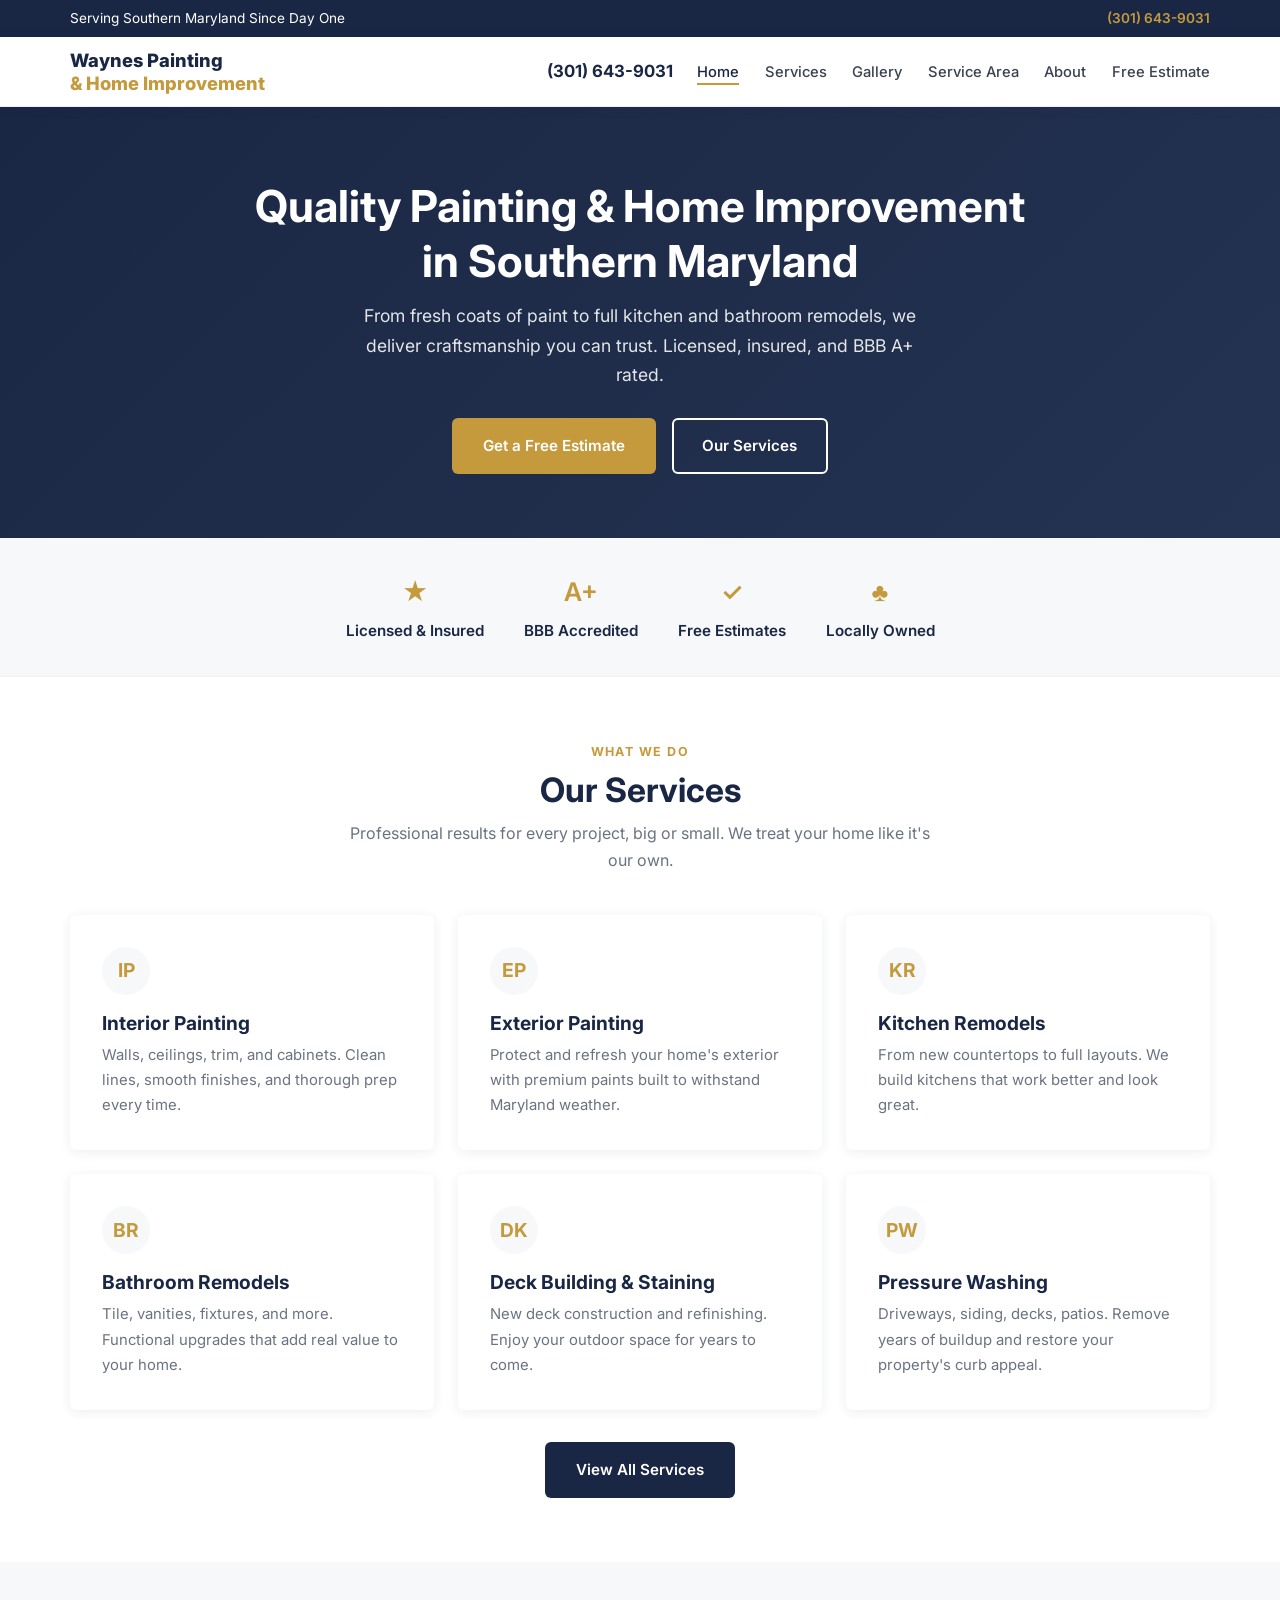
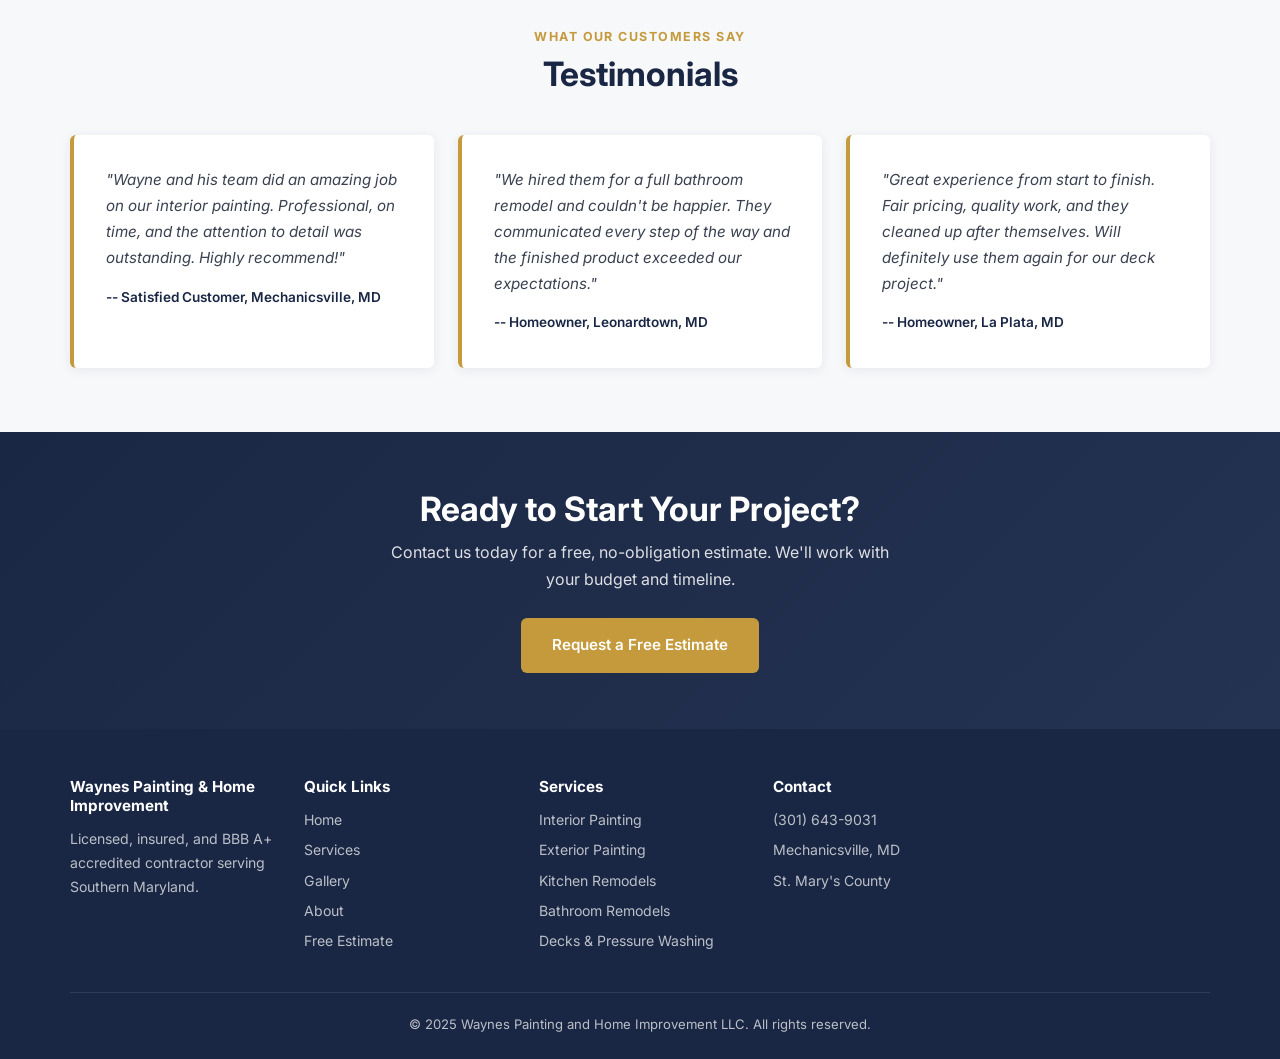
==== index.html @ 789d64f6 "Waynes Painting demo site — Build Block Agency" ====
<!DOCTYPE html>
<html lang="en">
<head>
  <meta charset="UTF-8">
  <meta name="viewport" content="width=device-width, initial-scale=1.0">
  <title>Waynes Painting and Home Improvement LLC | Mechanicsville, MD</title>
  <meta name="description" content="Licensed, insured painting and home improvement contractor in Mechanicsville, MD. Interior & exterior painting, kitchen & bathroom remodels, decks, pressure washing. BBB A+ rated. Free estimates.">
  <link rel="preconnect" href="https://fonts.googleapis.com">
  <link href="https://fonts.googleapis.com/css2?family=Inter:wght@400;500;600;700;800&display=swap" rel="stylesheet">
  <link rel="stylesheet" href="style.css">
</head>
<body>

  <!-- Top Bar -->
  <div class="top-bar">
    <div class="container">
      <span>Serving Southern Maryland Since Day One</span>
      <a href="tel:3016439031">(301) 643-9031</a>
    </div>
  </div>

  <!-- Header -->
  <header class="site-header">
    <div class="container header-inner">
      <div class="logo">Waynes Painting<br><span>& Home Improvement</span></div>
      <a href="tel:3016439031" class="header-phone">(301) 643-9031</a>
      <button class="hamburger" aria-label="Menu">
        <span></span><span></span><span></span>
      </button>
      <nav>
        <ul class="nav-list">
          <li><a href="index.html" class="active">Home</a></li>
          <li><a href="services.html">Services</a></li>
          <li><a href="gallery.html">Gallery</a></li>
          <li><a href="service-area.html">Service Area</a></li>
          <li><a href="about.html">About</a></li>
          <li><a href="contact.html">Free Estimate</a></li>
        </ul>
      </nav>
    </div>
  </header>

  <!-- Hero -->
  <section class="hero">
    <div class="container">
      <h1>Quality Painting & Home Improvement<br>in Southern Maryland</h1>
      <p>From fresh coats of paint to full kitchen and bathroom remodels, we deliver craftsmanship you can trust. Licensed, insured, and BBB A+ rated.</p>
      <div class="hero-btns">
        <a href="contact.html" class="btn btn-gold">Get a Free Estimate</a>
        <a href="services.html" class="btn btn-outline">Our Services</a>
      </div>
    </div>
  </section>

  <!-- Trust Badges -->
  <div class="trust-bar">
    <div class="container">
      <div class="trust-items">
        <div class="trust-item">
          <span class="trust-icon">&#9733;</span>
          Licensed & Insured
        </div>
        <div class="trust-item">
          <span class="trust-icon">A+</span>
          BBB Accredited
        </div>
        <div class="trust-item">
          <span class="trust-icon">&#10003;</span>
          Free Estimates
        </div>
        <div class="trust-item">
          <span class="trust-icon">&#9827;</span>
          Locally Owned
        </div>
      </div>
    </div>
  </div>

  <!-- Services Overview -->
  <section class="section">
    <div class="container">
      <div class="section-header">
        <span class="overline">What We Do</span>
        <h2>Our Services</h2>
        <p>Professional results for every project, big or small. We treat your home like it's our own.</p>
      </div>
      <div class="card-grid card-grid-3">
        <div class="card">
          <div class="card-icon">IP</div>
          <h3>Interior Painting</h3>
          <p>Walls, ceilings, trim, and cabinets. Clean lines, smooth finishes, and thorough prep every time.</p>
        </div>
        <div class="card">
          <div class="card-icon">EP</div>
          <h3>Exterior Painting</h3>
          <p>Protect and refresh your home's exterior with premium paints built to withstand Maryland weather.</p>
        </div>
        <div class="card">
          <div class="card-icon">KR</div>
          <h3>Kitchen Remodels</h3>
          <p>From new countertops to full layouts. We build kitchens that work better and look great.</p>
        </div>
        <div class="card">
          <div class="card-icon">BR</div>
          <h3>Bathroom Remodels</h3>
          <p>Tile, vanities, fixtures, and more. Functional upgrades that add real value to your home.</p>
        </div>
        <div class="card">
          <div class="card-icon">DK</div>
          <h3>Deck Building & Staining</h3>
          <p>New deck construction and refinishing. Enjoy your outdoor space for years to come.</p>
        </div>
        <div class="card">
          <div class="card-icon">PW</div>
          <h3>Pressure Washing</h3>
          <p>Driveways, siding, decks, patios. Remove years of buildup and restore your property's curb appeal.</p>
        </div>
      </div>
      <p class="text-center mt-2"><a href="services.html" class="btn btn-navy">View All Services</a></p>
    </div>
  </section>

  <!-- Testimonials -->
  <section class="section section-alt">
    <div class="container">
      <div class="section-header">
        <span class="overline">What Our Customers Say</span>
        <h2>Testimonials</h2>
      </div>
      <div class="card-grid card-grid-2">
        <div class="testimonial">
          <p>"Wayne and his team did an amazing job on our interior painting. Professional, on time, and the attention to detail was outstanding. Highly recommend!"</p>
          <cite>-- Satisfied Customer, Mechanicsville, MD</cite>
        </div>
        <div class="testimonial">
          <p>"We hired them for a full bathroom remodel and couldn't be happier. They communicated every step of the way and the finished product exceeded our expectations."</p>
          <cite>-- Homeowner, Leonardtown, MD</cite>
        </div>
        <div class="testimonial">
          <p>"Great experience from start to finish. Fair pricing, quality work, and they cleaned up after themselves. Will definitely use them again for our deck project."</p>
          <cite>-- Homeowner, La Plata, MD</cite>
        </div>
      </div>
    </div>
  </section>

  <!-- CTA Banner -->
  <section class="cta-banner">
    <div class="container">
      <h2>Ready to Start Your Project?</h2>
      <p>Contact us today for a free, no-obligation estimate. We'll work with your budget and timeline.</p>
      <a href="contact.html" class="btn btn-gold">Request a Free Estimate</a>
    </div>
  </section>

  <!-- Footer -->
  <footer class="site-footer">
    <div class="container">
      <div class="footer-grid">
        <div class="footer-col">
          <h4>Waynes Painting & Home Improvement</h4>
          <p>Licensed, insured, and BBB A+ accredited contractor serving Southern Maryland.</p>
        </div>
        <div class="footer-col">
          <h4>Quick Links</h4>
          <ul>
            <li><a href="index.html">Home</a></li>
            <li><a href="services.html">Services</a></li>
            <li><a href="gallery.html">Gallery</a></li>
            <li><a href="about.html">About</a></li>
            <li><a href="contact.html">Free Estimate</a></li>
          </ul>
        </div>
        <div class="footer-col">
          <h4>Services</h4>
          <ul>
            <li><a href="services.html">Interior Painting</a></li>
            <li><a href="services.html">Exterior Painting</a></li>
            <li><a href="services.html">Kitchen Remodels</a></li>
            <li><a href="services.html">Bathroom Remodels</a></li>
            <li><a href="services.html">Decks & Pressure Washing</a></li>
          </ul>
        </div>
        <div class="footer-col">
          <h4>Contact</h4>
          <ul>
            <li><a href="tel:3016439031">(301) 643-9031</a></li>
            <li>Mechanicsville, MD</li>
            <li>St. Mary's County</li>
          </ul>
        </div>
      </div>
      <div class="footer-bottom">
        &copy; 2025 Waynes Painting and Home Improvement LLC. All rights reserved.
      </div>
    </div>
  </footer>

  <script src="main.js"></script>
</body>
</html>
---- style.css ----
/* ===== RESET & BASE ===== */
*, *::before, *::after { box-sizing: border-box; margin: 0; padding: 0; }

:root {
  --navy: #1a2744;
  --navy-light: #243352;
  --white: #ffffff;
  --off-white: #f7f8fa;
  --gray-100: #eef0f3;
  --gray-200: #d5d9e0;
  --gray-500: #6b7280;
  --gray-700: #3a4150;
  --gold: #C49A3C;
  --gold-dark: #a8822e;
  --sage: #7B9E6B;
  --font: 'Inter', -apple-system, BlinkMacSystemFont, 'Segoe UI', Roboto, sans-serif;
  --max-w: 1140px;
  --radius: 6px;
  --shadow: 0 2px 12px rgba(26,39,68,.08);
  --shadow-lg: 0 8px 30px rgba(26,39,68,.12);
  --transition: .25s ease;
}

html { scroll-behavior: smooth; }

body {
  font-family: var(--font);
  color: var(--gray-700);
  line-height: 1.7;
  background: var(--white);
  -webkit-font-smoothing: antialiased;
}

img { max-width: 100%; display: block; }
a { color: var(--gold-dark); text-decoration: none; transition: color var(--transition); }
a:hover { color: var(--gold); }

h1, h2, h3, h4 { color: var(--navy); line-height: 1.25; font-weight: 700; }
h1 { font-size: clamp(1.85rem, 4vw, 2.75rem); }
h2 { font-size: clamp(1.5rem, 3vw, 2.1rem); }
h3 { font-size: 1.2rem; }

.container { width: 92%; max-width: var(--max-w); margin: 0 auto; }

/* ===== TOP BAR ===== */
.top-bar {
  background: var(--navy);
  color: var(--white);
  font-size: .85rem;
  padding: .45rem 0;
}
.top-bar .container {
  display: flex;
  justify-content: space-between;
  align-items: center;
  flex-wrap: wrap;
  gap: .35rem;
}
.top-bar a { color: var(--gold); font-weight: 600; }
.top-bar a:hover { color: var(--white); }

/* ===== HEADER / NAV ===== */
.site-header {
  background: var(--white);
  border-bottom: 1px solid var(--gray-100);
  position: sticky;
  top: 0;
  z-index: 900;
  box-shadow: var(--shadow);
}
.header-inner {
  display: flex;
  align-items: center;
  justify-content: space-between;
  padding: .75rem 0;
}
.logo {
  font-size: 1.15rem;
  font-weight: 800;
  color: var(--navy);
  line-height: 1.2;
}
.logo span { color: var(--gold); }
.header-phone {
  display: none;
  font-size: 1.05rem;
  font-weight: 700;
  color: var(--navy);
  margin-left: auto;
  margin-right: 1.5rem;
  white-space: nowrap;
}
.header-phone a { color: var(--navy); }

.nav-list {
  list-style: none;
  display: flex;
  gap: 1.6rem;
}
.nav-list a {
  color: var(--gray-700);
  font-weight: 500;
  font-size: .92rem;
  position: relative;
  padding-bottom: 2px;
}
.nav-list a::after {
  content: '';
  position: absolute;
  bottom: -2px;
  left: 0;
  width: 0;
  height: 2px;
  background: var(--gold);
  transition: width var(--transition);
}
.nav-list a:hover,
.nav-list a.active { color: var(--navy); }
.nav-list a:hover::after,
.nav-list a.active::after { width: 100%; }

/* Hamburger */
.hamburger {
  display: none;
  background: none;
  border: none;
  cursor: pointer;
  padding: .35rem;
}
.hamburger span {
  display: block;
  width: 24px;
  height: 2px;
  background: var(--navy);
  margin: 5px 0;
  transition: var(--transition);
  border-radius: 2px;
}
.hamburger.open span:nth-child(1) { transform: translateY(7px) rotate(45deg); }
.hamburger.open span:nth-child(2) { opacity: 0; }
.hamburger.open span:nth-child(3) { transform: translateY(-7px) rotate(-45deg); }

@media (max-width: 768px) {
  .hamburger { display: block; }
  .header-phone { display: block; }
  .nav-list {
    position: absolute;
    top: 100%;
    left: 0;
    right: 0;
    flex-direction: column;
    background: var(--white);
    padding: 0;
    gap: 0;
    max-height: 0;
    overflow: hidden;
    transition: max-height .35s ease;
    box-shadow: var(--shadow-lg);
  }
  .nav-list.open { max-height: 500px; }
  .nav-list li { border-top: 1px solid var(--gray-100); }
  .nav-list a { display: block; padding: .9rem 5%; font-size: 1rem; }
}
@media (min-width: 769px) {
  .header-phone { display: block; }
}

/* ===== HERO ===== */
.hero {
  background: linear-gradient(135deg, var(--navy) 0%, var(--navy-light) 100%);
  color: var(--white);
  padding: 4.5rem 0 4rem;
  text-align: center;
}
.hero h1 { color: var(--white); margin-bottom: .75rem; }
.hero p {
  font-size: 1.1rem;
  opacity: .88;
  max-width: 600px;
  margin: 0 auto 1.75rem;
}

/* ===== BUTTONS ===== */
.btn {
  display: inline-block;
  padding: .8rem 1.8rem;
  border-radius: var(--radius);
  font-weight: 600;
  font-size: .95rem;
  cursor: pointer;
  transition: all var(--transition);
  border: 2px solid transparent;
  text-align: center;
}
.btn-gold {
  background: var(--gold);
  color: var(--white);
}
.btn-gold:hover {
  background: var(--gold-dark);
  color: var(--white);
}
.btn-outline {
  border-color: var(--white);
  color: var(--white);
  background: transparent;
}
.btn-outline:hover {
  background: var(--white);
  color: var(--navy);
}
.btn-navy {
  background: var(--navy);
  color: var(--white);
}
.btn-navy:hover {
  background: var(--navy-light);
  color: var(--white);
}
.hero-btns { display: flex; gap: 1rem; justify-content: center; flex-wrap: wrap; }

/* ===== TRUST BADGES ===== */
.trust-bar {
  background: var(--off-white);
  padding: 2rem 0;
  border-bottom: 1px solid var(--gray-100);
}
.trust-items {
  display: flex;
  justify-content: center;
  gap: 2.5rem;
  flex-wrap: wrap;
}
.trust-item {
  text-align: center;
  font-weight: 600;
  font-size: .95rem;
  color: var(--navy);
}
.trust-icon {
  display: block;
  font-size: 1.6rem;
  margin-bottom: .3rem;
  color: var(--gold);
}

/* ===== SECTIONS ===== */
.section { padding: 4rem 0; }
.section-alt { background: var(--off-white); }
.section-header {
  text-align: center;
  margin-bottom: 2.5rem;
}
.section-header p {
  color: var(--gray-500);
  max-width: 600px;
  margin: .6rem auto 0;
}
.overline {
  text-transform: uppercase;
  font-size: .78rem;
  letter-spacing: .12em;
  color: var(--gold);
  font-weight: 700;
  display: block;
  margin-bottom: .4rem;
}

/* ===== CARD GRID ===== */
.card-grid {
  display: grid;
  gap: 1.5rem;
}
.card-grid-2 { grid-template-columns: repeat(auto-fill, minmax(320px, 1fr)); }
.card-grid-3 { grid-template-columns: repeat(auto-fill, minmax(280px, 1fr)); }

.card {
  background: var(--white);
  border-radius: var(--radius);
  padding: 2rem;
  box-shadow: var(--shadow);
  transition: box-shadow var(--transition), transform var(--transition);
}
.card:hover {
  box-shadow: var(--shadow-lg);
  transform: translateY(-3px);
}
.card-icon {
  width: 48px;
  height: 48px;
  background: var(--off-white);
  border-radius: 50%;
  display: flex;
  align-items: center;
  justify-content: center;
  margin-bottom: 1rem;
  color: var(--gold);
  font-size: 1.2rem;
  font-weight: 700;
}
.card h3 { margin-bottom: .5rem; }
.card p { font-size: .93rem; color: var(--gray-500); }

/* ===== GALLERY ===== */
.gallery-grid {
  display: grid;
  grid-template-columns: repeat(auto-fill, minmax(280px, 1fr));
  gap: 1.5rem;
}
.gallery-item {
  border-radius: var(--radius);
  overflow: hidden;
  box-shadow: var(--shadow);
  transition: box-shadow var(--transition), transform var(--transition);
}
.gallery-item:hover {
  box-shadow: var(--shadow-lg);
  transform: translateY(-3px);
}
.gallery-placeholder {
  width: 100%;
  aspect-ratio: 4/3;
  background: var(--gray-100);
  display: flex;
  align-items: center;
  justify-content: center;
  color: var(--gray-500);
  font-size: .85rem;
  font-weight: 500;
}
.gallery-caption {
  padding: .85rem 1rem;
  font-size: .88rem;
  font-weight: 500;
  color: var(--navy);
  background: var(--white);
}

/* ===== TESTIMONIALS ===== */
.testimonial {
  background: var(--white);
  border-radius: var(--radius);
  padding: 2rem;
  box-shadow: var(--shadow);
  border-left: 4px solid var(--gold);
}
.testimonial p { font-style: italic; margin-bottom: .75rem; font-size: .95rem; }
.testimonial cite {
  font-style: normal;
  font-weight: 600;
  font-size: .85rem;
  color: var(--navy);
}

/* ===== SERVICE AREA ===== */
.area-columns {
  display: grid;
  grid-template-columns: repeat(auto-fill, minmax(240px, 1fr));
  gap: 2rem;
}
.area-columns h3 { margin-bottom: .75rem; color: var(--navy); border-bottom: 2px solid var(--gold); padding-bottom: .4rem; }
.area-columns ul { list-style: none; }
.area-columns li {
  padding: .35rem 0;
  padding-left: 1.1rem;
  position: relative;
  font-size: .93rem;
}
.area-columns li::before {
  content: '';
  position: absolute;
  left: 0;
  top: .7rem;
  width: 6px;
  height: 6px;
  background: var(--gold);
  border-radius: 50%;
}

/* ===== ABOUT ===== */
.about-values {
  display: grid;
  grid-template-columns: repeat(auto-fill, minmax(220px, 1fr));
  gap: 1.5rem;
  margin-top: 2rem;
}
.value-item {
  text-align: center;
  padding: 1.5rem;
}
.value-item h3 { margin-bottom: .4rem; }
.value-item p { font-size: .9rem; color: var(--gray-500); }

/* ===== CONTACT FORM ===== */
.contact-grid {
  display: grid;
  grid-template-columns: 1fr 1fr;
  gap: 2.5rem;
}
@media (max-width: 768px) {
  .contact-grid { grid-template-columns: 1fr; }
}
.form-group { margin-bottom: 1.25rem; }
.form-group label {
  display: block;
  font-weight: 600;
  font-size: .88rem;
  margin-bottom: .35rem;
  color: var(--navy);
}
.form-group input,
.form-group select,
.form-group textarea {
  width: 100%;
  padding: .7rem .9rem;
  border: 1px solid var(--gray-200);
  border-radius: var(--radius);
  font-family: var(--font);
  font-size: .93rem;
  transition: border-color var(--transition);
  background: var(--white);
}
.form-group input:focus,
.form-group select:focus,
.form-group textarea:focus {
  outline: none;
  border-color: var(--gold);
}
.form-group textarea { min-height: 120px; resize: vertical; }

.contact-info-card {
  background: var(--off-white);
  border-radius: var(--radius);
  padding: 2rem;
}
.contact-info-card h3 { margin-bottom: 1rem; }
.contact-detail {
  margin-bottom: 1.25rem;
}
.contact-detail strong {
  display: block;
  font-size: .82rem;
  text-transform: uppercase;
  letter-spacing: .06em;
  color: var(--gold-dark);
  margin-bottom: .2rem;
}
.contact-detail span, .contact-detail a {
  font-size: .95rem;
  color: var(--gray-700);
}

/* ===== CTA BANNER ===== */
.cta-banner {
  background: linear-gradient(135deg, var(--navy) 0%, var(--navy-light) 100%);
  color: var(--white);
  text-align: center;
  padding: 3.5rem 0;
}
.cta-banner h2 { color: var(--white); margin-bottom: .6rem; }
.cta-banner p { opacity: .85; margin-bottom: 1.5rem; max-width: 500px; margin-left: auto; margin-right: auto; }

/* ===== PAGE HERO (inner pages) ===== */
.page-hero {
  background: var(--navy);
  color: var(--white);
  padding: 3rem 0;
  text-align: center;
}
.page-hero h1 { color: var(--white); margin-bottom: .4rem; }
.page-hero p { opacity: .8; }

/* ===== FOOTER ===== */
.site-footer {
  background: var(--navy);
  color: rgba(255,255,255,.7);
  padding: 3rem 0 1.5rem;
  font-size: .88rem;
}
.footer-grid {
  display: grid;
  grid-template-columns: repeat(auto-fill, minmax(200px, 1fr));
  gap: 2rem;
  margin-bottom: 2rem;
}
.footer-col h4 {
  color: var(--white);
  font-size: .95rem;
  margin-bottom: .75rem;
}
.footer-col ul { list-style: none; }
.footer-col li { margin-bottom: .4rem; }
.footer-col a { color: rgba(255,255,255,.7); }
.footer-col a:hover { color: var(--gold); }
.footer-bottom {
  border-top: 1px solid rgba(255,255,255,.1);
  padding-top: 1.25rem;
  text-align: center;
  font-size: .82rem;
}

/* ===== UTILITIES ===== */
.text-center { text-align: center; }
.mt-1 { margin-top: 1rem; }
.mt-2 { margin-top: 2rem; }
.mb-1 { margin-bottom: 1rem; }
.mb-2 { margin-bottom: 2rem; }

/* ===== SERVICE DETAIL (services page) ===== */
.service-detail {
  padding: 2.5rem 0;
  border-bottom: 1px solid var(--gray-100);
}
.service-detail:last-child { border-bottom: none; }
.service-detail h3 {
  font-size: 1.35rem;
  margin-bottom: .6rem;
}
.service-detail p { max-width: 720px; }
.service-detail ul {
  margin-top: .75rem;
  padding-left: 1.25rem;
  color: var(--gray-500);
}
.service-detail li { margin-bottom: .3rem; font-size: .93rem; }
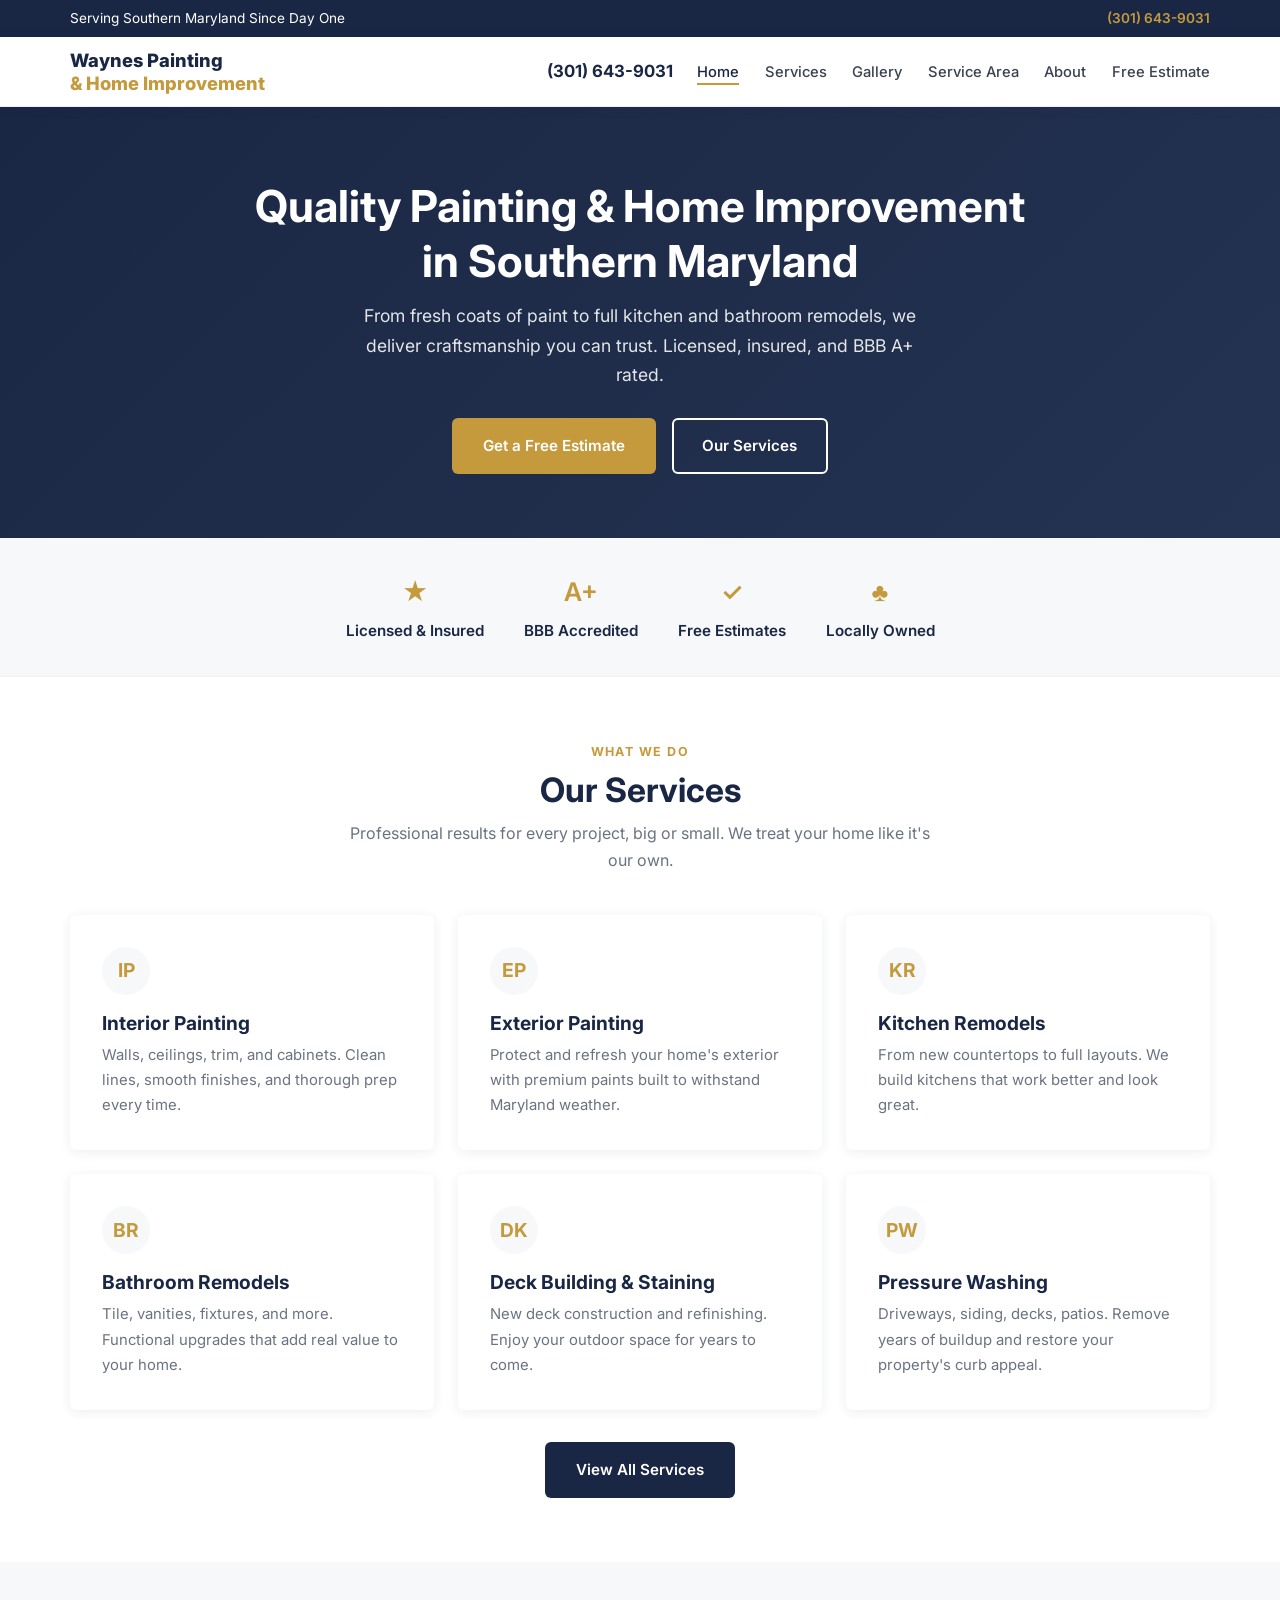
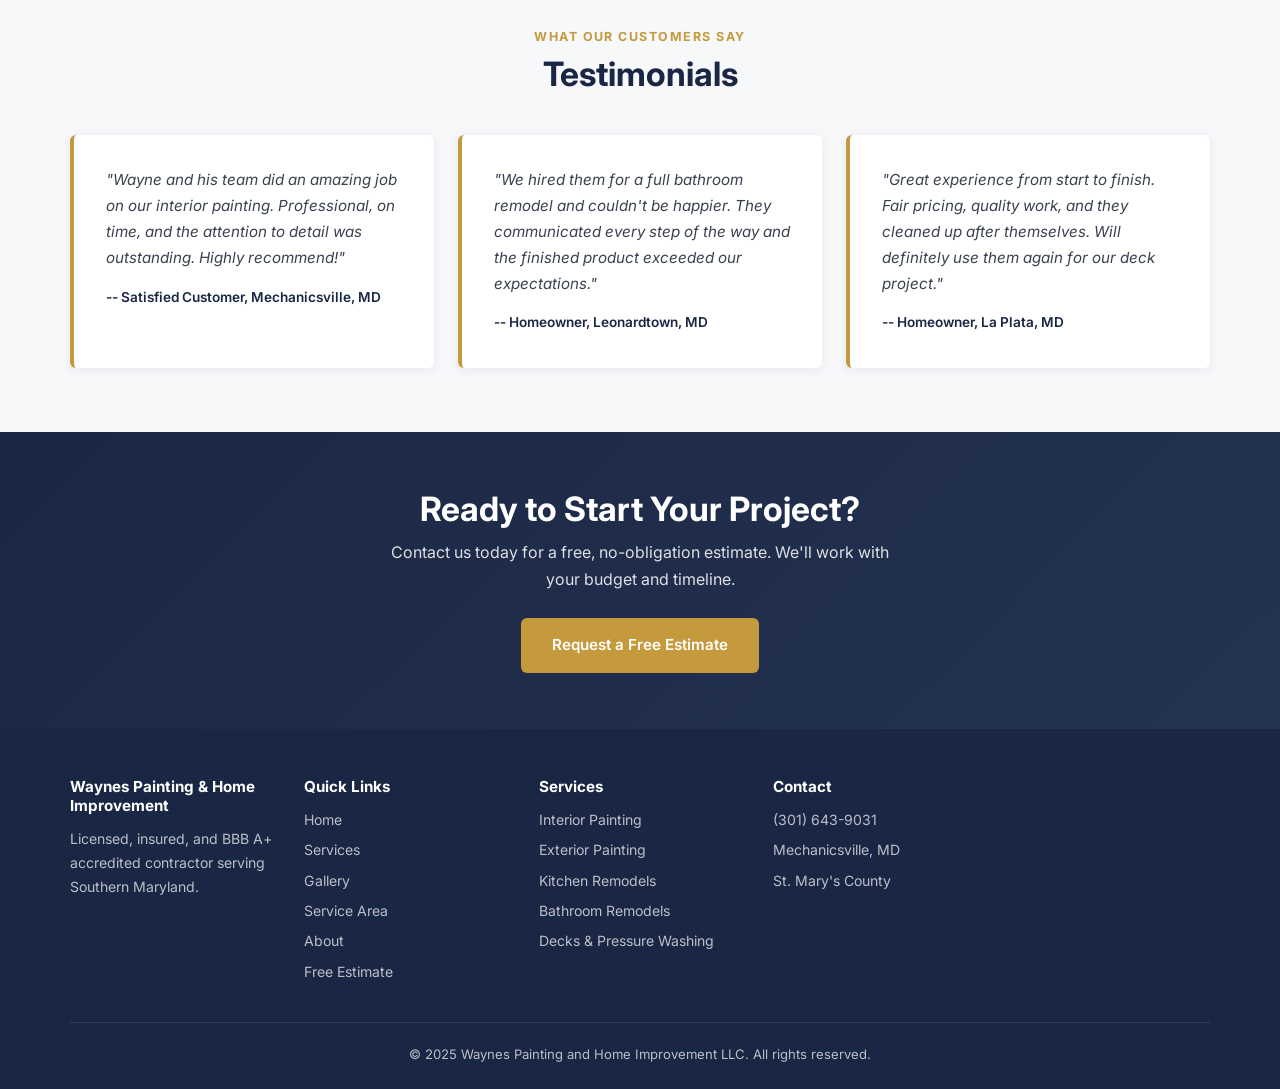
==== commit 39854dc2: "QA fixes: nav active states + footer consistency" ====
--- a/index.html
+++ b/index.html
@@ -167,6 +167,7 @@
             <li><a href="index.html">Home</a></li>
             <li><a href="services.html">Services</a></li>
             <li><a href="gallery.html">Gallery</a></li>
+            <li><a href="service-area.html">Service Area</a></li>
             <li><a href="about.html">About</a></li>
             <li><a href="contact.html">Free Estimate</a></li>
           </ul>
